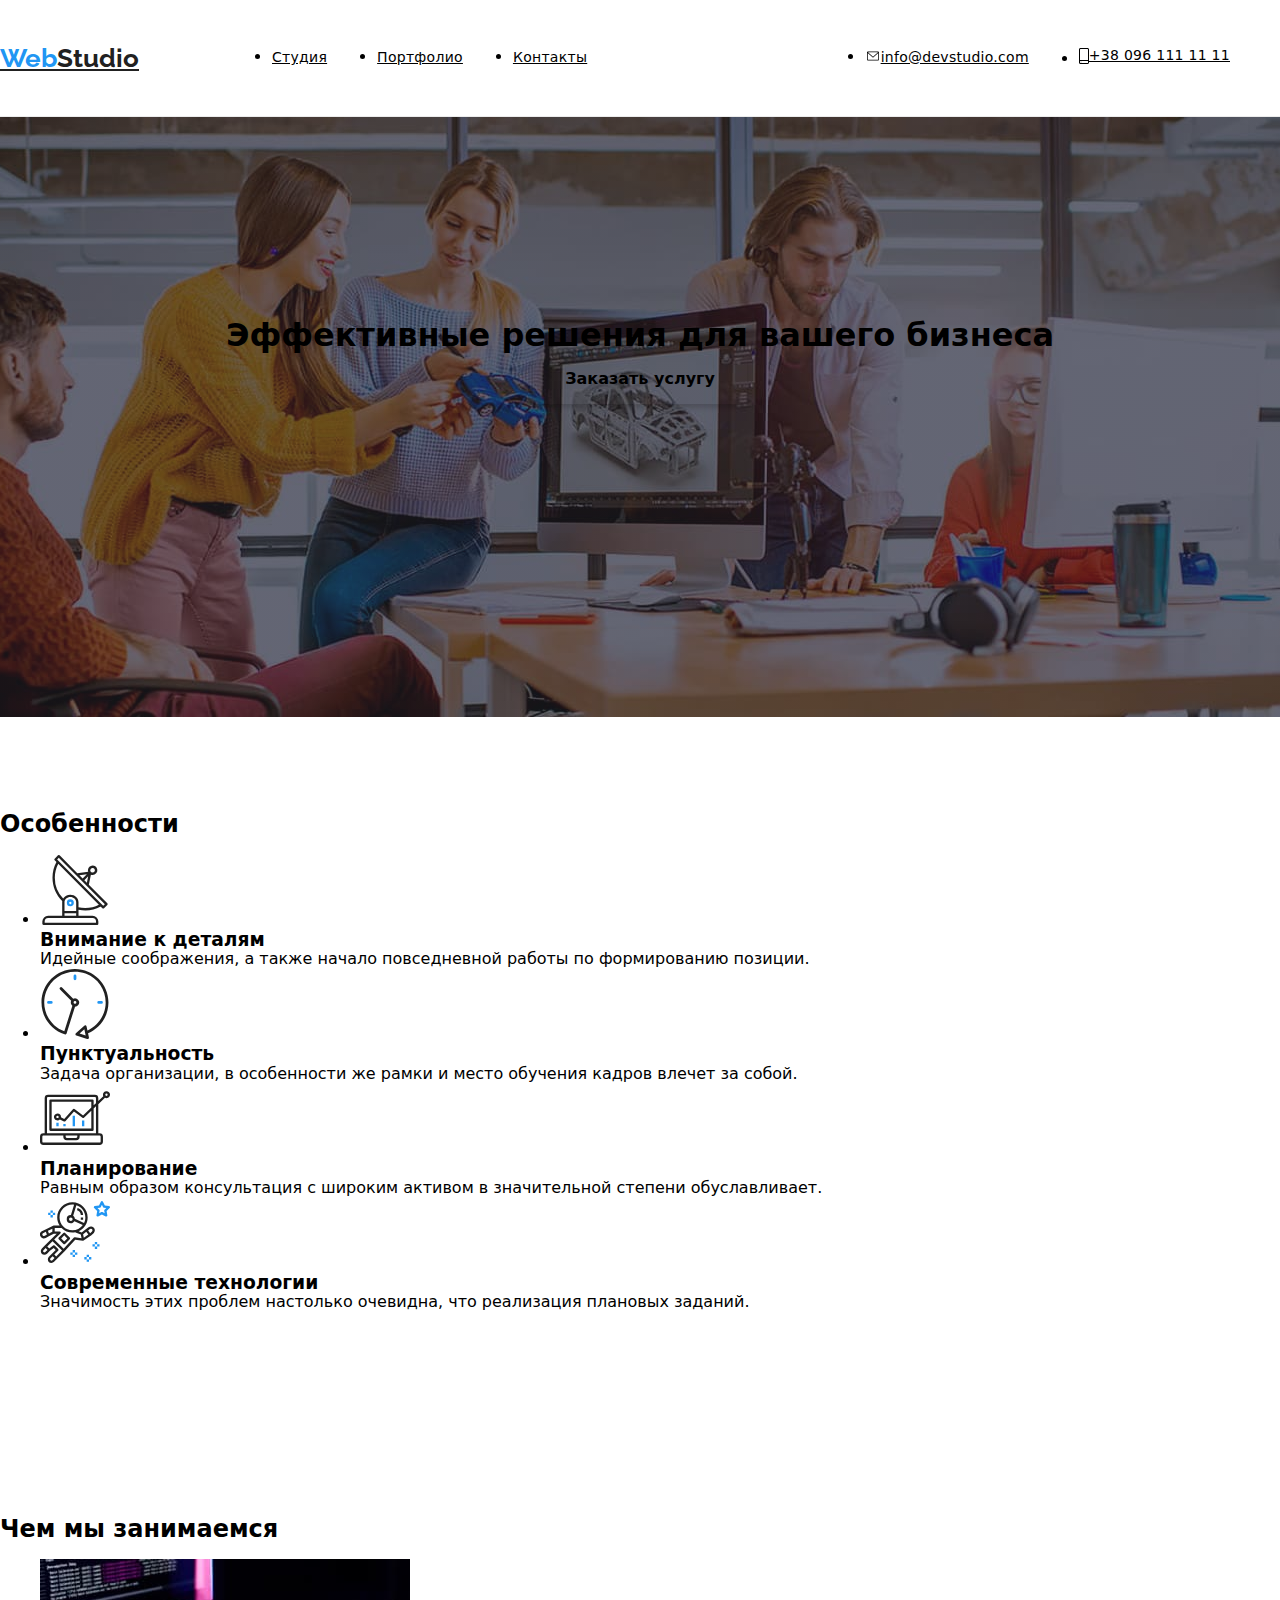
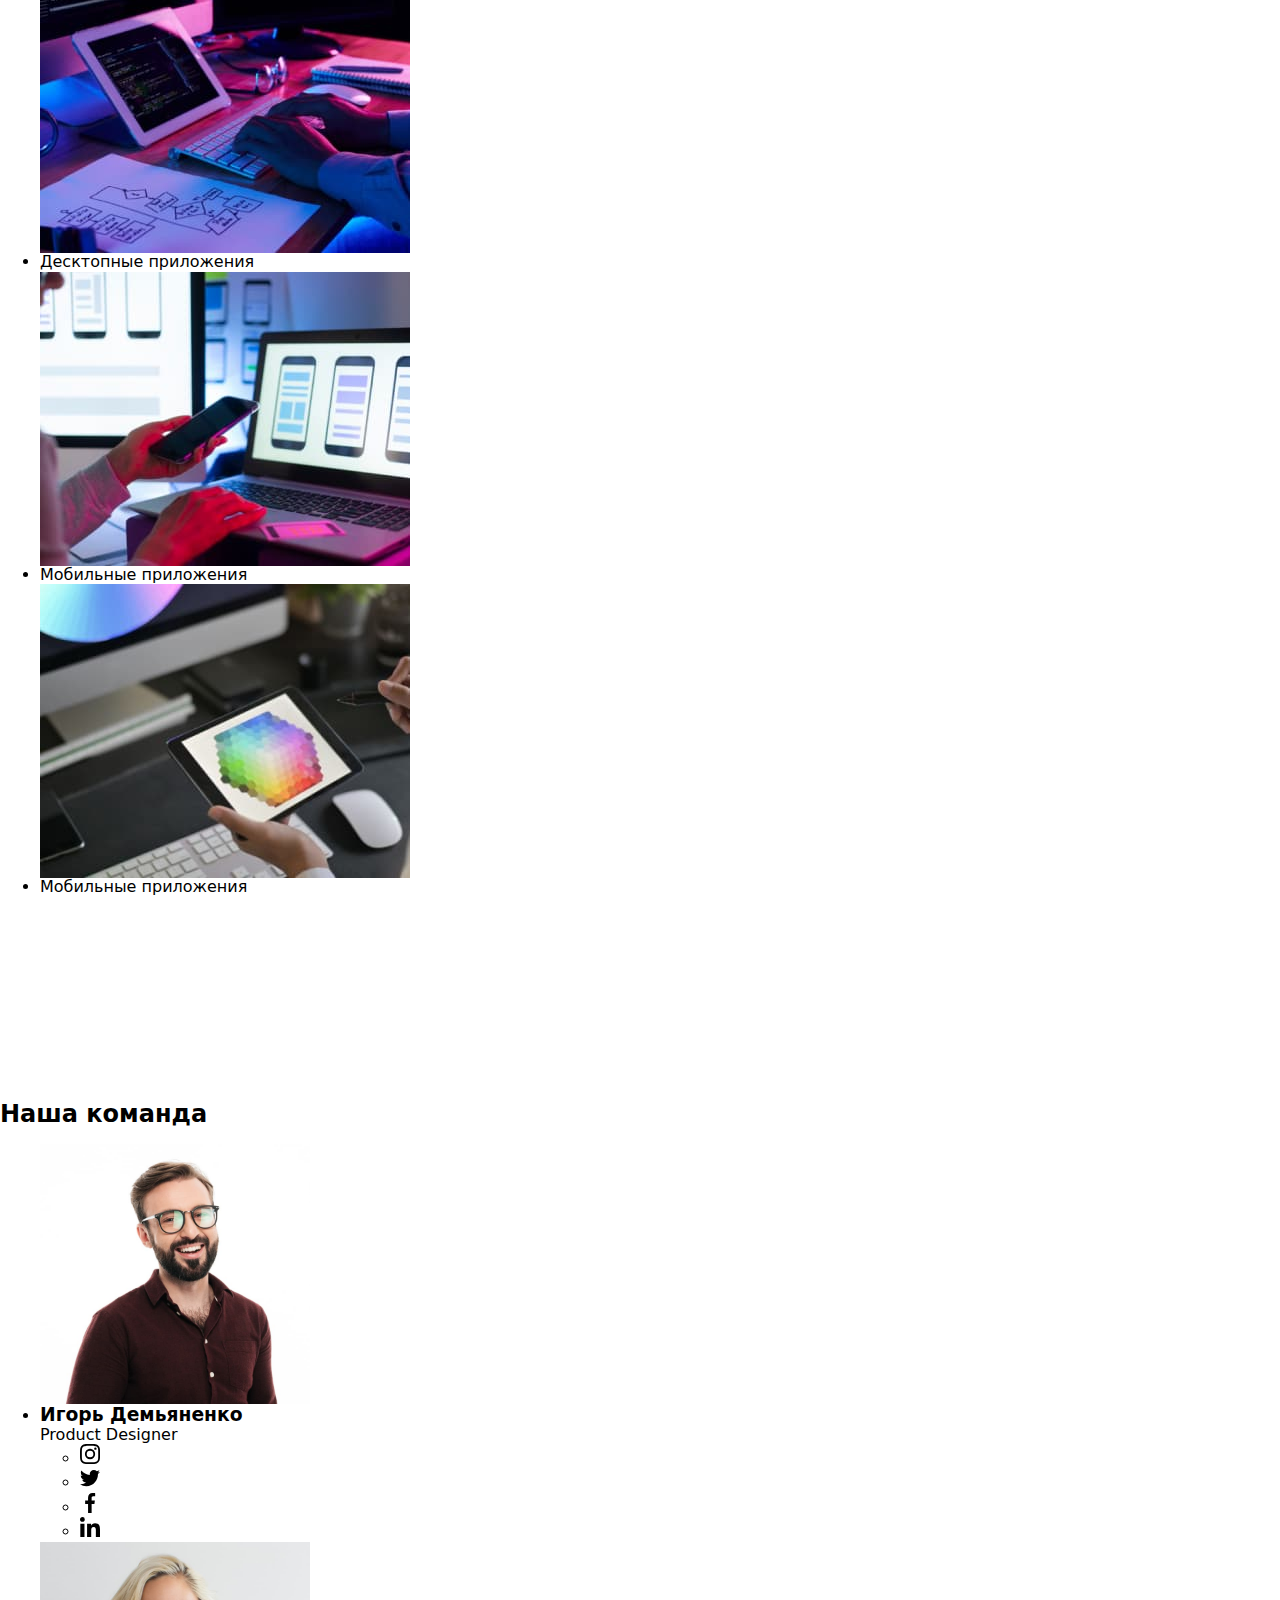
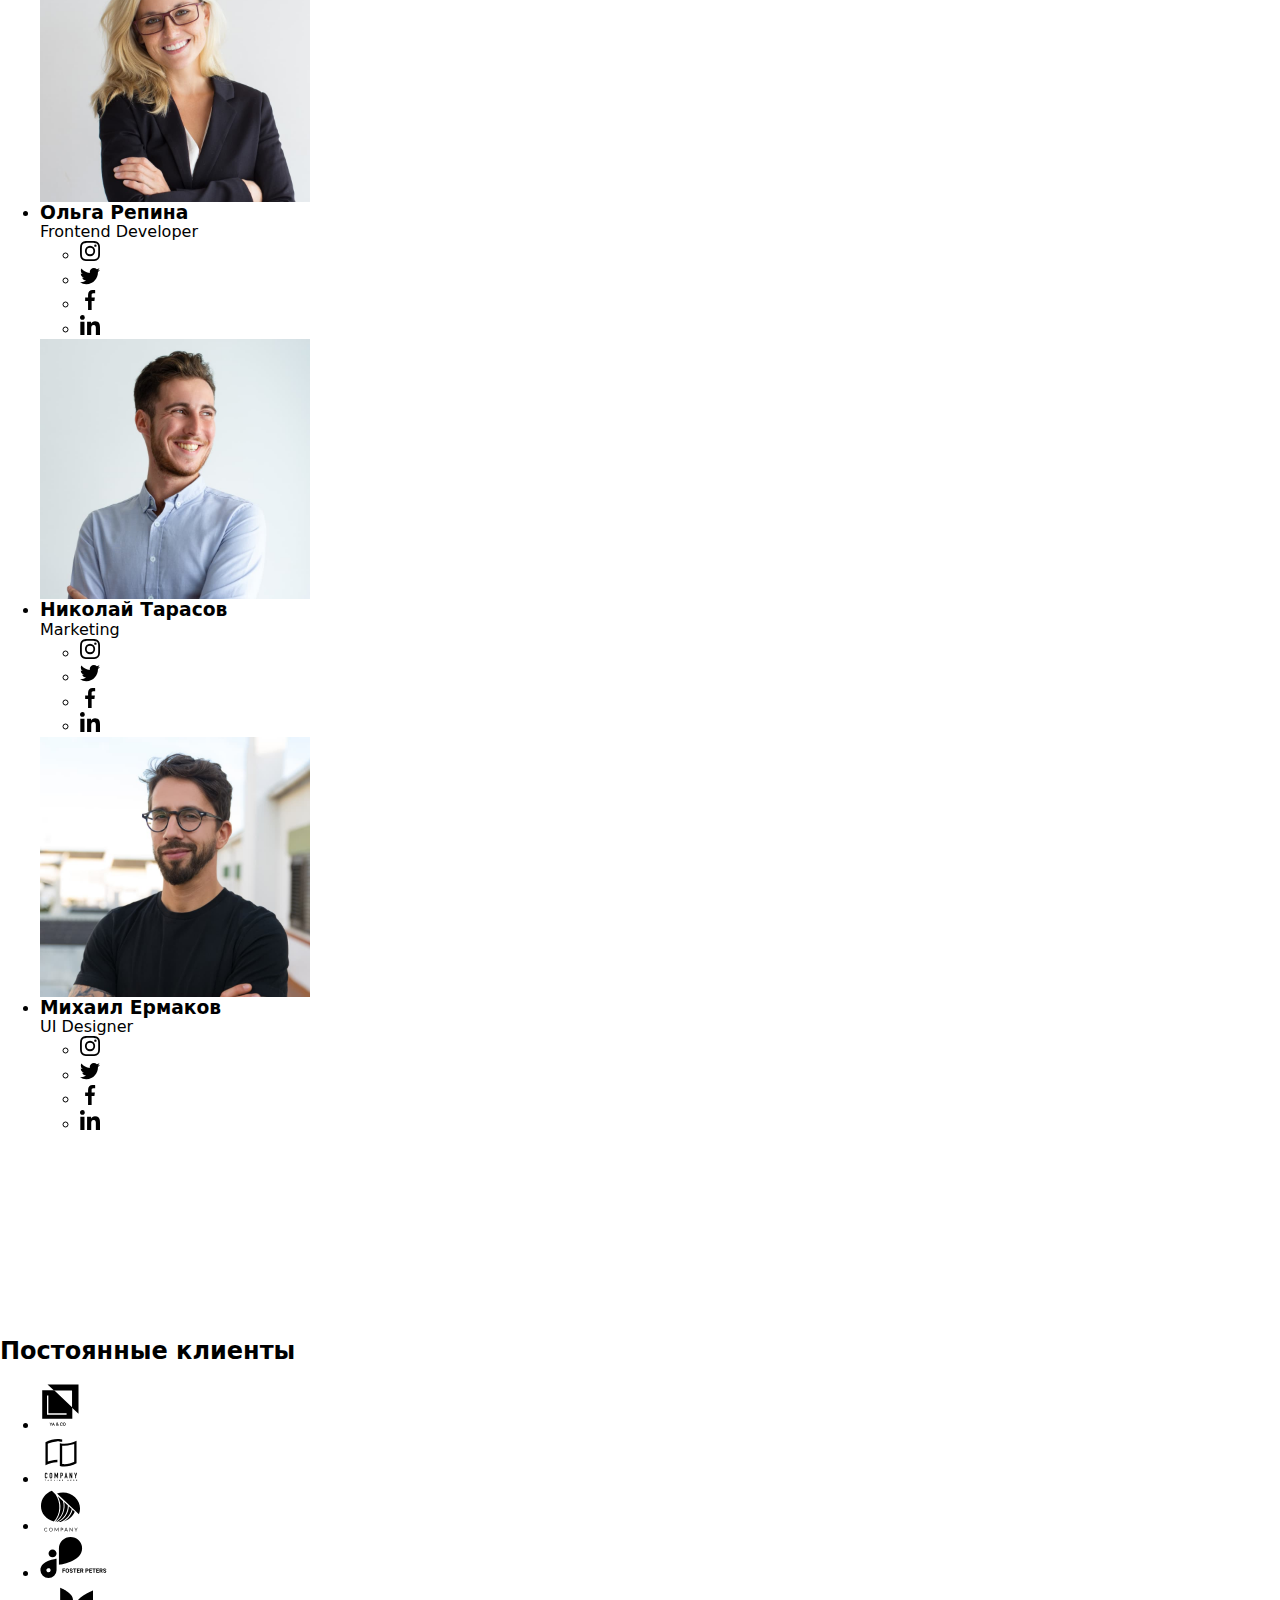
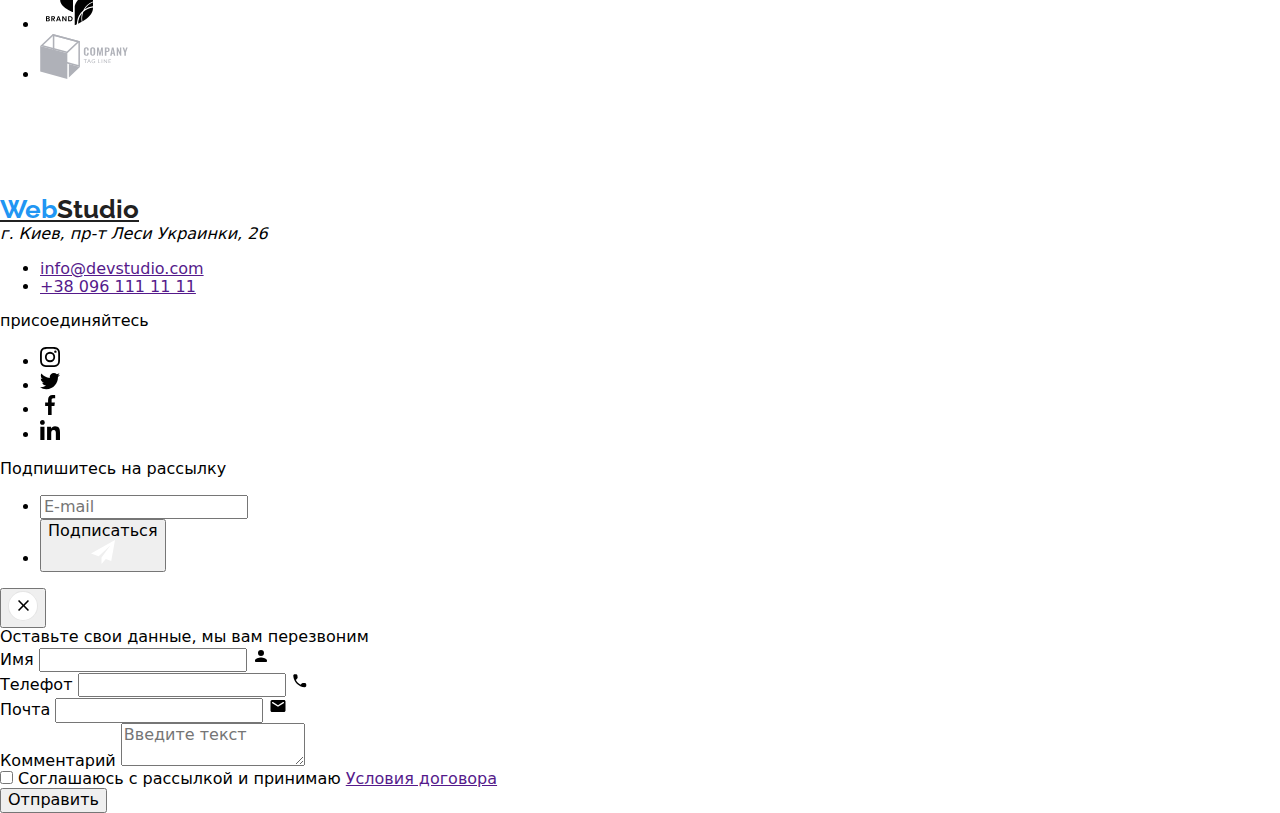
==== index.html @ 748ba510 "добавляет основные файлы" ====
<!DOCTYPE html>
<html lang="ru">
<head>
    <meta charset="UTF-8">
    <meta name="viewport" content="width=device-width, initial-scale=1.0">
    <title>Студия</title>
    <!-- <link rel="preconnect" href="https://fonts.gstatic.com">
    <link rel="preconnect" href="https://fonts.gstatic.com"> -->
    <link rel="stylesheet" href="https://cdnjs.cloudflare.com/ajax/libs/modern-normalize/1.0.0/modern-normalize.min.css" />
    <link href="https://fonts.googleapis.com/css2?family=Raleway:wght@700&family=Roboto:wght@400;500;700;900&display=swap" rel="stylesheet" />
    <link rel="stylesheet" href="./css/main.min.css" />
</head>
<body>
    <!-- Шапка сайта -->
    <header class="page-header">
        <!-- Навигация -->
        <div class="container header-container">
            <nav class="nav">
                <a href="./index.html" class="logo link" lang="en"><span class="logo-span">Web</span>Studio</a>
                <ul class="site-nav marker">
                    <li class="item"><a href="./index.html" class="link current">Студия</a></li>
                    <li class="item"><a href="./portfolio.html" class="link ">Портфолио</a></li>
                    <li class="item"><a href="" class="link">Контакты</a></li>
                </ul>
            </nav>
            <ul class="auth-nav marker">
                <li class="item"> 
                    <a href="mailto:info@devstudio.com" lang="en" class="link">
                        <div class="icon-container">     
                            <svg class="head-icon"  width="16" height="12">
                                <use href="./images/symbol-defs.svg#envelope"></use>                                               
                            </svg>
                        </div> 
                    info@devstudio.com</a>                    
                </li>
                <li class="item">                    
                        <a href="tel:+38 096 111 11 11" class="link">
                            <div class="icon-container">
                                <svg class="head-icon" width="10" height="16">
                                    <use href="./images/symbol-defs.svg#smartphone"></use>
                                </svg>
                            </div>
                        +38 096 111 11 11</a></li>                    
            </ul>
        </div>
    </header>
    <main>
        <!-- Баннер -->
        <section class="section hero">
            <div class="container">
                <h1 class="hero-title">Эффективные решения для вашего бизнеса</h1>
                <button data-modal-open class="button">Заказать услугу </button>
            </div>
        </section>
        <!-- Особенности работы -->
        <section class="section">
            <div class="container">
                <h2 class="section-title hiden">Особенности</h2>
                <ul class="features marker">
                    <li class="features-item icon-antenna">
                        <div class="icon-features">
                            <svg width="70" height="70">
                                <use href="./images/symbol-defs.svg#antenna"></use>
                            </svg>
                        </div>
                        <h3 class="features-title">Внимание к деталям</h3>
                        <p class="features-content">Идейные соображения, а также начало повседневной работы по формированию позиции.</p>
                    </li>
                    <li class="features-item icon-clock">
                        <div class="icon-features">
                            <svg width="70" height="70">
                                <use href="./images/symbol-defs.svg#clock"></use>
                            </svg>
                        </div>
                        <h3 class="features-title">Пунктуальность</h3>
                        <p class="features-content">Задача организации, в особенности же рамки и место обучения кадров влечет за собой.
                        </p>
                    </li>
                    <li class="features-item icon-diagram">
                        <div class="icon-features">
                            <svg width="70" height="70">
                                <use href="./images/symbol-defs.svg#diagram"></use>
                            </svg>
                        </div>
                        <h3 class="features-title">Планирование</h3>
                        <p class="features-content">Равным образом консультация с широким активом в значительной степени обуславливает.
                        </p>
                    </li>
                    <li class="features-item icon-astronaut">
                        <div class="icon-features">
                            <svg width="70" height="70">
                                <use href="./images/symbol-defs.svg#astronaut"></use>
                            </svg>
                        </div>
                        <h3 class="features-title">Современные технологии</h3>
                        <p class="features-content">Значимость этих проблем настолько очевидна, что реализация плановых заданий.</p>
                    </li>
                </ul>
            </div>
        </section>
        <!-- Примеры работы -->
        <section class="section section-patern">
            <div class="container">
                <h2 class="section-title">Чем мы занимаемся</h2>
                <ul class="pattern marker">
                    <li class="pattern-item">
                        <img src="./images/example1.jpg" alt="Изображение, работа инженера за планшетом" width="370" height="294">
                        <p class="pattern-labe">Десктопные приложения</p>
                    </li>
                    <li class="pattern-item">
                        <img src="./images/example2.jpg" alt="Изображение, работа за лептопом" width="370" height="294">
                        <p class="pattern-labe">Мобильные приложения</p>
                    </li>
                    <li class="pattern-item">
                        <img src="./images/example3.jpg" alt="Изображение, работа дизайнера" width="370" height="294">
                        <p class="pattern-labe">Мобильные приложения</p>
                    </li>
                </ul>
            </div>
        </section>
        <!-- Команда -->
        <section class="section team-style">
            <div class="container">
                <h2 class="section-title">Наша команда</h2>
                <ul class="team marker">
                    <li class="team-member">
                        <img src="./images/teammember1.jpg" alt="Изображение мужчины" width="270" height="260">
                        <h3 class="team-title">Игорь Демьяненко</h3>
                        <p class="team-content" lang="en">Product Designer</p>
                        <ul class="team-link marker">
                            <li>
                                <a href="" aria-label="Инстаграм" class=" social-link">                                  
                                    <svg class="team-icon" width="20" height="20">
                                        <use href="./images/symbol-defs.svg#instagram"></use>
                                    </svg>
                                </a>
                            </li>
                            <li>
                                <a href="" aria-label="Твиттер" class="social-link">
                                    <svg class="team-icon" width="20" height="20">
                                        <use href="./images/symbol-defs.svg#twitter"></use>
                                    </svg>                                    
                                </a>
                            </li>
                            <li>
                                <a href="" aria-label="Фейсбук"class="link social-link">
                                    <svg class="team-icon" width="20" height="20">
                                        <use href="./images/symbol-defs.svg#facebook"></use>
                                    </svg>
                                </a>
                            </li>
                            <li>
                                <a href="" aria-label="Линкедин"class="link social-link">                                    
                                    <svg class="team-icon" width="20" height="20">
                                        <use href="./images/symbol-defs.svg#linkedin"></use>
                                    </svg>
                                </a>
                            </li>
                        </ul>
                    </li>
                    <li class="team-member">
                        <img src="./images/teammember2.jpg" alt="Изображение женщины" width="270" height="260">
                        <h3 class="team-title">Ольга Репина</h3>
                        <p class="team-content" lang="en">Frontend Developer</p>
                        <ul class="team-link marker">
                            <li>
                                <a href="" aria-label="Инстаграм" class="link social-link">
                                    <svg class="team-icon" width="20" height="20">
                                        <use href="./images/symbol-defs.svg#instagram"></use>
                                    </svg>
                                </a>
                            </li>
                            <li>
                                <a href="" aria-label="Твиттер" class="link social-link">
                                    <svg class="team-icon" width="20" height="20">
                                        <use href="./images/symbol-defs.svg#twitter"></use>
                                    </svg>
                                </a>
                            </li>
                            <li>
                                <a href="" aria-label="Фейсбук" class="link social-link">
                                    <svg class="team-icon" width="20" height="20">
                                        <use href="./images/symbol-defs.svg#facebook"></use>
                                    </svg>
                                </a>
                            </li>
                            <li>
                                <a href="" aria-label="Линкедин" class="link social-link">
                                    <svg class="team-icon" width="20" height="20">
                                        <use href="./images/symbol-defs.svg#linkedin"></use>
                                    </svg>
                                </a>
                            </li>
                        </ul>
                    <li class="team-member">
                        <img src="./images/teammember3.jpg" alt="Изображение мужчины" width="270" height="260">
                        <h3 class="team-title">Николай Тарасов</h3>
                        <p class="team-content" lang="en">Marketing</p>
                        <ul class="team-link marker">
                            <li>
                                <a href="" aria-label="Инстаграм" class="link social-link">
                                    <svg class="team-icon" width="20" height="20">
                                        <use href="./images/symbol-defs.svg#instagram"></use>
                                    </svg>
                                </a>
                            </li>
                            <li>
                                <a href="" aria-label="Твиттер" class="link social-link">
                                    <svg class="team-icon" width="20" height="20">
                                        <use href="./images/symbol-defs.svg#twitter"></use>
                                    </svg>
                                </a>
                            </li>
                            <li>
                                <a href="" aria-label="Фейсбук" class="link social-link">
                                    <svg class="team-icon" width="20" height="20">
                                        <use href="./images/symbol-defs.svg#facebook"></use>
                                    </svg>
                                </a>
                            </li>
                            <li>
                                <a href="" aria-label="Линкедин" class="link social-link">
                                    <svg class="team-icon" width="20" height="20">
                                        <use href="./images/symbol-defs.svg#linkedin"></use>
                                    </svg>
                                </a>
                            </li>
                        </ul>
                    </li>
                    <li class="team-member">
                        <img src="./images/teammember4.jpg" alt="Изображение мужчины" width="270" height="260">
                        <h3 class="team-title">Михаил Ермаков</h3>
                        <p class="team-content" lang="en">UI Designer</p>
                        <ul class="team-link marker">
                            <li>
                                <a href="" aria-label="Инстаграм" class="link social-link">
                                    <svg class="team-icon" width="20" height="20">
                                        <use href="./images/symbol-defs.svg#instagram"></use>
                                    </svg>
                                </a>
                            </li>
                            <li>
                                <a href="" aria-label="Твиттер" class="link social-link">
                                    <svg class="team-icon" width="20" height="20">
                                        <use href="./images/symbol-defs.svg#twitter"></use>
                                    </svg>
                                </a>
                            </li>
                            <li>
                                <a href="" aria-label="Фейсбук" class="link social-link">
                                    <svg class="team-icon" width="20" height="20">
                                        <use href="./images/symbol-defs.svg#facebook"></use>
                                    </svg>
                                </a>
                            </li>
                            <li>
                                <a href="" aria-label="Линкедин" class="link social-link">
                                    <svg class="team-icon" width="20" height="20">
                                        <use href="./images/symbol-defs.svg#linkedin"></use>
                                    </svg>
                                </a>
                            </li>
                        </ul>
                    </li>
                </ul>
            </div>
        </section>    
        <section class="section">
            <div class="container">
                <h2 class="section-title">Постоянные клиенты</h2>
                <ul class="clients marker">
                    <li class="clients-item">
                        <a href="" class="company-link">
                            <svg class="button-icon" width="44.27" height="49.23">
                                <use href="./images/symbol-defs.svg#logo-1"></use>
                            </svg>
                         </a>
                    </li>
                    <li class="clients-item">
                        <a href="" aria-label="Линкедин" class="link company-link">
                            <svg class="team-icon" width="42" height="50">
                                <use href="./images/symbol-defs.svg#logo-2"></use>
                            </svg>
                        </a>    
                    </li>
                    <li class="clients-item">
                        <a href="" aria-label="Линкедин" class="link company-link">
                            <svg class="team-icon" width="41" height="42.6">
                                <use href="./images/symbol-defs.svg#logo-3"></use>
                            </svg>
                        </a>    
                    </li>
                    <li class="clients-item">
                        <a href="" aria-label="Линкедин" class="link company-link">
                            <svg class="team-icon" width="79.66" height="42.02">
                                <use href="./images/symbol-defs.svg#logo-4"></use>
                            </svg>
                        </a>    
                    </li>
                    <li class="clients-item">
                        <a href="" aria-label="Линкедин" class="link company-link">
                            <svg class="team-icon" width="59" height="47">
                                <use href="./images/symbol-defs.svg#logo-5"></use>
                            </svg>
                        </a>    
                    </li>
                    <li class="clients-item">
                        <a href="" aria-label="Линкедин" class="link company-link">
                            <svg class="team-icon" width="88.48" height="45.44">
                                <use href="./images/symbol-defs.svg#logo-6"></use>
                            </svg>
                        </a>    
                    </li>
                </ul>
            </div>

        </section>  
    </main>
    <!-- Футер -->
    <footer class="footer">
        <div class="container">
            <div class="footer-conteiner">
                <a href="./index.html" class="logo link" lang="en"><span class="logo-span">Web</span>Studio</a>
                <address class="address">
                    г. Киев, пр-т Леси Украинки, 26
                </address>
                <ul class="footer-nav marker">
                    <li><a href="" class="footer-nav link" lang="en">info@devstudio.com</a></li>
                    <li><a href="" class="footer-nav link">+38 096 111 11 11</a></li>
                </ul>
            </div>
            <div class="footer-conteiner">
                <p>присоединяйтесь</p>
                <ul class="footer-link marker">
                    <li>
                        <a href="" aria-label="Инстаграм" class="social-link">
                            <svg class="team-icon" width="20" height="20">
                                <use href="./images/symbol-defs.svg#instagram"></use>
                            </svg>
                        </a>
                    </li>
                    <li>
                        <a href="" aria-label="Твиттер" class="social-link">
                            <svg class="team-icon" width="20" height="20">
                                <use href="./images/symbol-defs.svg#twitter"></use>
                            </svg>
                        </a>
                    </li>
                    <li>
                        <a href="" aria-label="Фейсбук" class="social-link">
                            <svg class="team-icon" width="20" height="20">
                                <use href="./images/symbol-defs.svg#facebook"></use>
                            </svg>
                        </a>
                    </li>
                    <li>
                        <a href="" aria-label="Линкедин" class="social-link">
                            <svg class="team-icon" width="20" height="20">
                                <use href="./images/symbol-defs.svg#linkedin"></use>
                            </svg>
                        </a>
                    </li>
                </ul>
            </div>
            <div class="footer-conteiner">
                <p>Подпишитесь на рассылку</p>
                <ul class="footer-link marker">
                    <li>
                        <input class="footer-input" type="mail" name="mail" placeholder="E-mail" />
                           
                    </li>
                    <li>
                        <button ><p>Подписаться</p>
                            <svg width="24" height="24">
                                <use href="./images/symbol-defs.svg#icon-send"></use>
                            </svg>
                        </button>
                    </li>
                    
                </ul>
            </div>
        </div>
        
    </footer>
    <div class="backdrop is-hidden " data-modal>
        <div class="modal">
            <button class="modal-button" data-modal-close>
                <svg  width="30" height="30">
                    <use href="./images/symbol-defs.svg#close"></use>
                </svg>
            </button>
            <form class="js-speaker-form">
                <label class="form-label-title" for="">Оставьте свои данные, мы вам перезвоним</label>
                <div class="form-fild">
                    <label class="form-label" for="name">Имя                  
                        <input class="form-input" type="text" name="name" placeholder=" " />                    
                            <svg class="modal-icon" width="18" height="18">
                                <use href="./images/symbol-defs.svg#person"></use>
                            </svg>  
                    </label>                    
                </div>
                <div class="form-fild">
                    <label class="form-label" for="tel">Телефот    
                        <input class="form-input"  type="tel" name="tel" placeholder=" " />
                        <svg class="modal-icon" width="18" height="18">
                            <use href="./images/symbol-defs.svg#phone"></use>
                        </svg> 
                    </label>                    
                </div>
                <div class="form-fild">
                    <label class="form-label" for="mail">Почта
                        <input class="form-input"  type="mail" name="mail" placeholder=" " />
                        <svg class="modal-icon" width="18" height="18">
                            <use href="./images/symbol-defs.svg#email"></use>
                        </svg>   
                    </label>                 
                </div>
                <div class="form-fild">
                    <label class="form-label" for="comment"  />Комментарий
                        <textarea class="form-textarea" name="comment"  placeholder="Введите текст"></textarea>
                    </label>
                </div>
                <div class="form-fild ">                
                    <label class="form-label-agree">
                        <input class="checkbox"  type="checkbox" name="agreement" />
                        <span class="check-icon"> </span>
                        Соглашаюсь с рассылкой и принимаю  
                        <a href="" class="link"> Условия договора</a>
                    </label>
                    
                </div>
                <div class="form-fild">
                    <button type="submit">Отправить</button>
                </div>
            </form>
            
            
        </div>
    </div>
    <script src="./js/modal.js"></script>
    <script src="./js/js-speaker-form.js"></script>
    <!-- <script>
        (() => {
            document
                .querySelector('.js-speaker-form')
                .addEventListener('submit', e => {
                    e.preventDefault();
                    new FormData(e.currentTarget).forEach((value, name) =>
                        console.log(`${name}: ${value}`),
                    );
                });
        })();
    </script> -->
</body>
</html>
---- css/main.min.css ----
body,h1,h2,h3,h4,p,a{margin:0}img{display:block;max-width:100%;height:auto}:active,:hover,:focus{outline:0;outline-offset:0}#svg-sprite{display:none}.nav,.site-nav,.auth-nav,.header-container{display:-webkit-box;display:-ms-flexbox;display:flex;-webkit-box-pack:justify;-ms-flex-pack:justify;justify-content:space-between;-webkit-box-align:center;-ms-flex-align:center;align-items:center}.page-header{border-bottom:1px solid #ececec}.site-nav .link,.auth-nav .link{color:var(--title-text-color);font-weight:500;font-size:14px;line-height:1.14;letter-spacing:0.02em;margin-right:50px;padding-top:32px;padding-bottom:32px;display:-webkit-box;display:-ms-flexbox;display:flex;-webkit-transition:fill 250ms var(--time-function),color 250ms var(--time-function);transition:fill 250ms var(--time-function),color 250ms var(--time-function)}.section{padding-top:94px;padding-bottom:94px}.section .title{color:var(--title-text-color);font-weight:700;font-size:36px;line-height:1.17;text-align:center;margin-top:0;margin-bottom:50px}.logo{display:inline-block;color:#212121;font-family:Raleway;font-weight:700;font-size:26px;line-height:1.19;margin-right:93px}.logo-span{color:#2196f3}.hero{max-width:1600px;height:600px;padding-top:200px;padding-bottom:200px;margin-right:auto;margin-left:auto;background-image:-webkit-gradient(linear, left top, right top, from(rgba(47,48,58,0.4)), to(rgba(47,48,58,0.4))),url(../images/hero-img-bg.jpg);background-image:linear-gradient(to right, rgba(47,48,58,0.4), rgba(47,48,58,0.4)),url(../images/hero-img-bg.jpg);background-repeat:no-repeat;background-position:center;background-size:cover;text-align:center;background-color:rgba(47,48,58,0.4)}.hero .title{color:var(--white-color);font-family:roboto;font-weight:900;font-size:44px;line-height:1.36;letter-spacing:0.06em;text-align:center;text-transform:uppercase;max-width:700px;margin-top:0;margin:0 auto 40px;display:block}.hero .button{color:var(--white-color);background-color:var(--accent-color);font-family:inherit;font-weight:700;font-size:16px;line-height:1.9;text-align:center;-webkit-box-shadow:0px 4px 4px rgba(0,0,0,0.15);box-shadow:0px 4px 4px rgba(0,0,0,0.15);padding:10px 32px;min-width:200px;height:50px;border-radius:4px;margin:0 auto;border:none;cursor:pointer}
/*# sourceMappingURL=main.min.css.map */
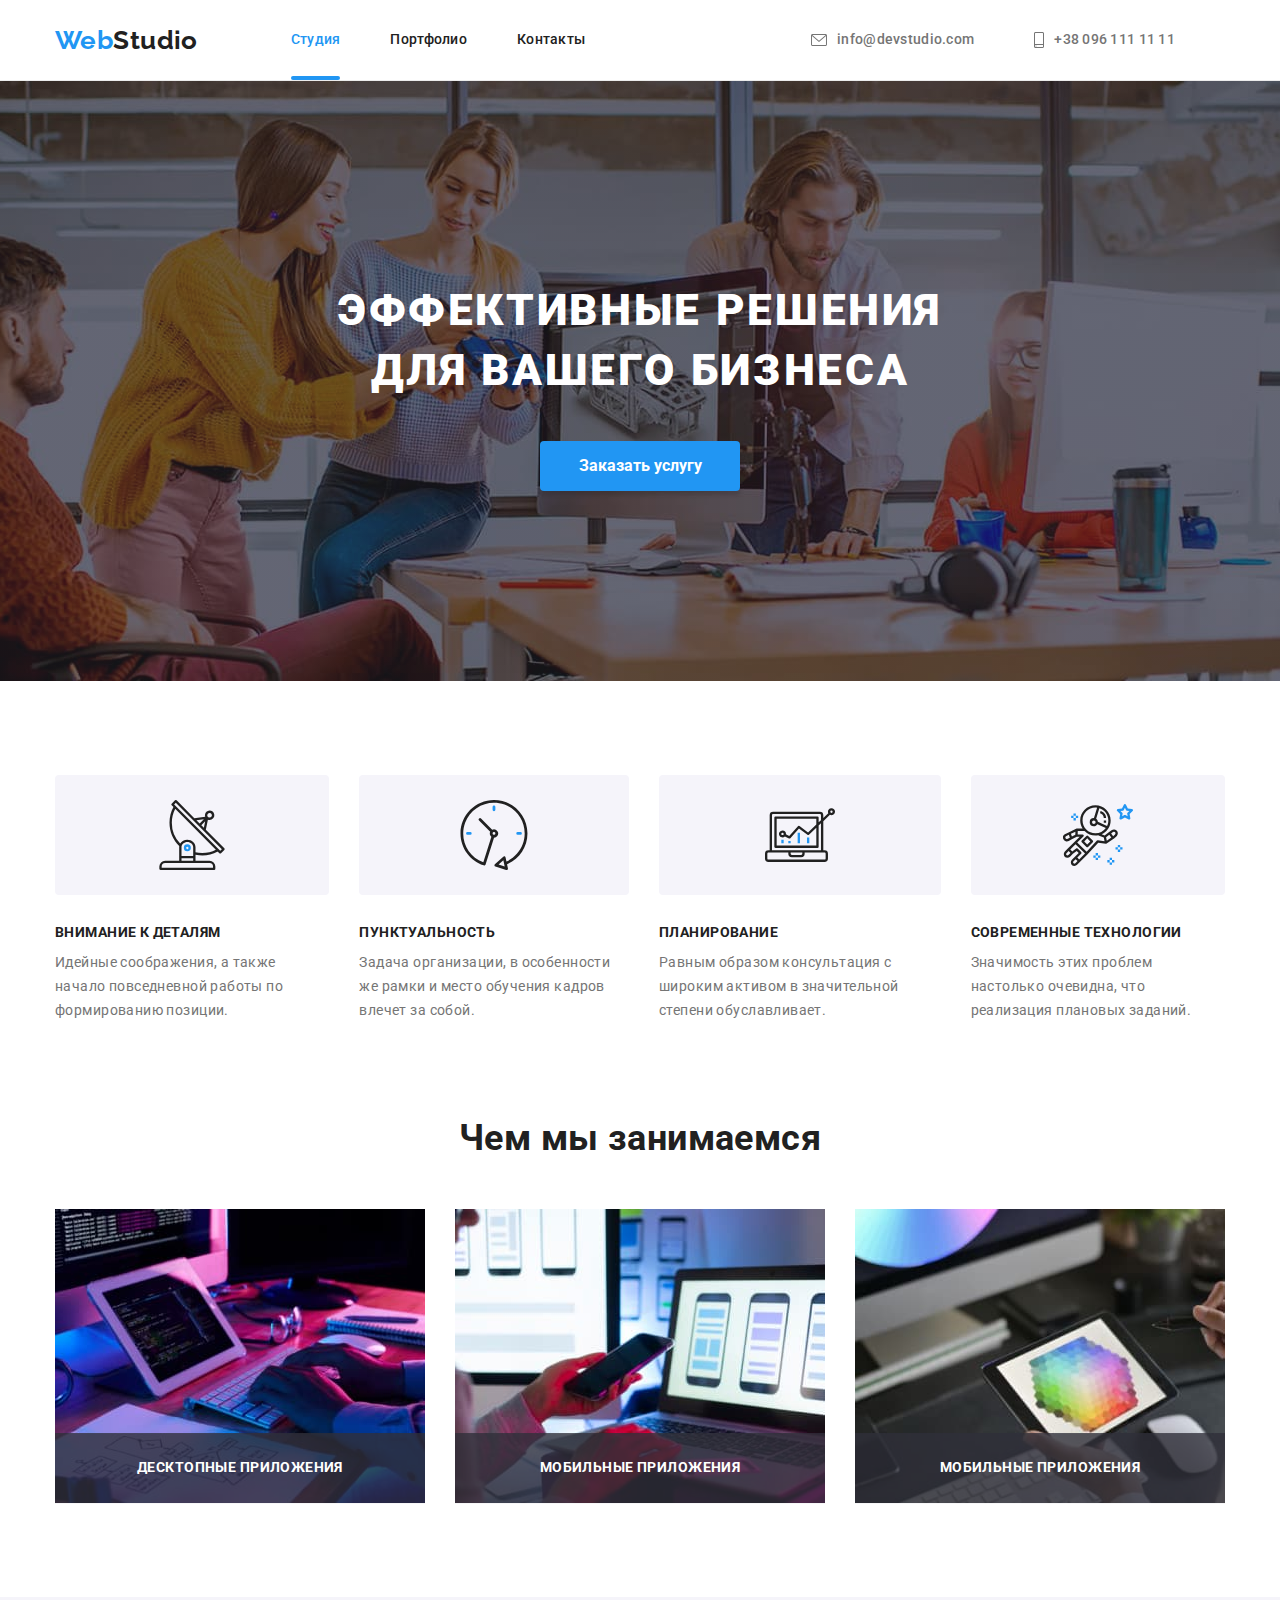
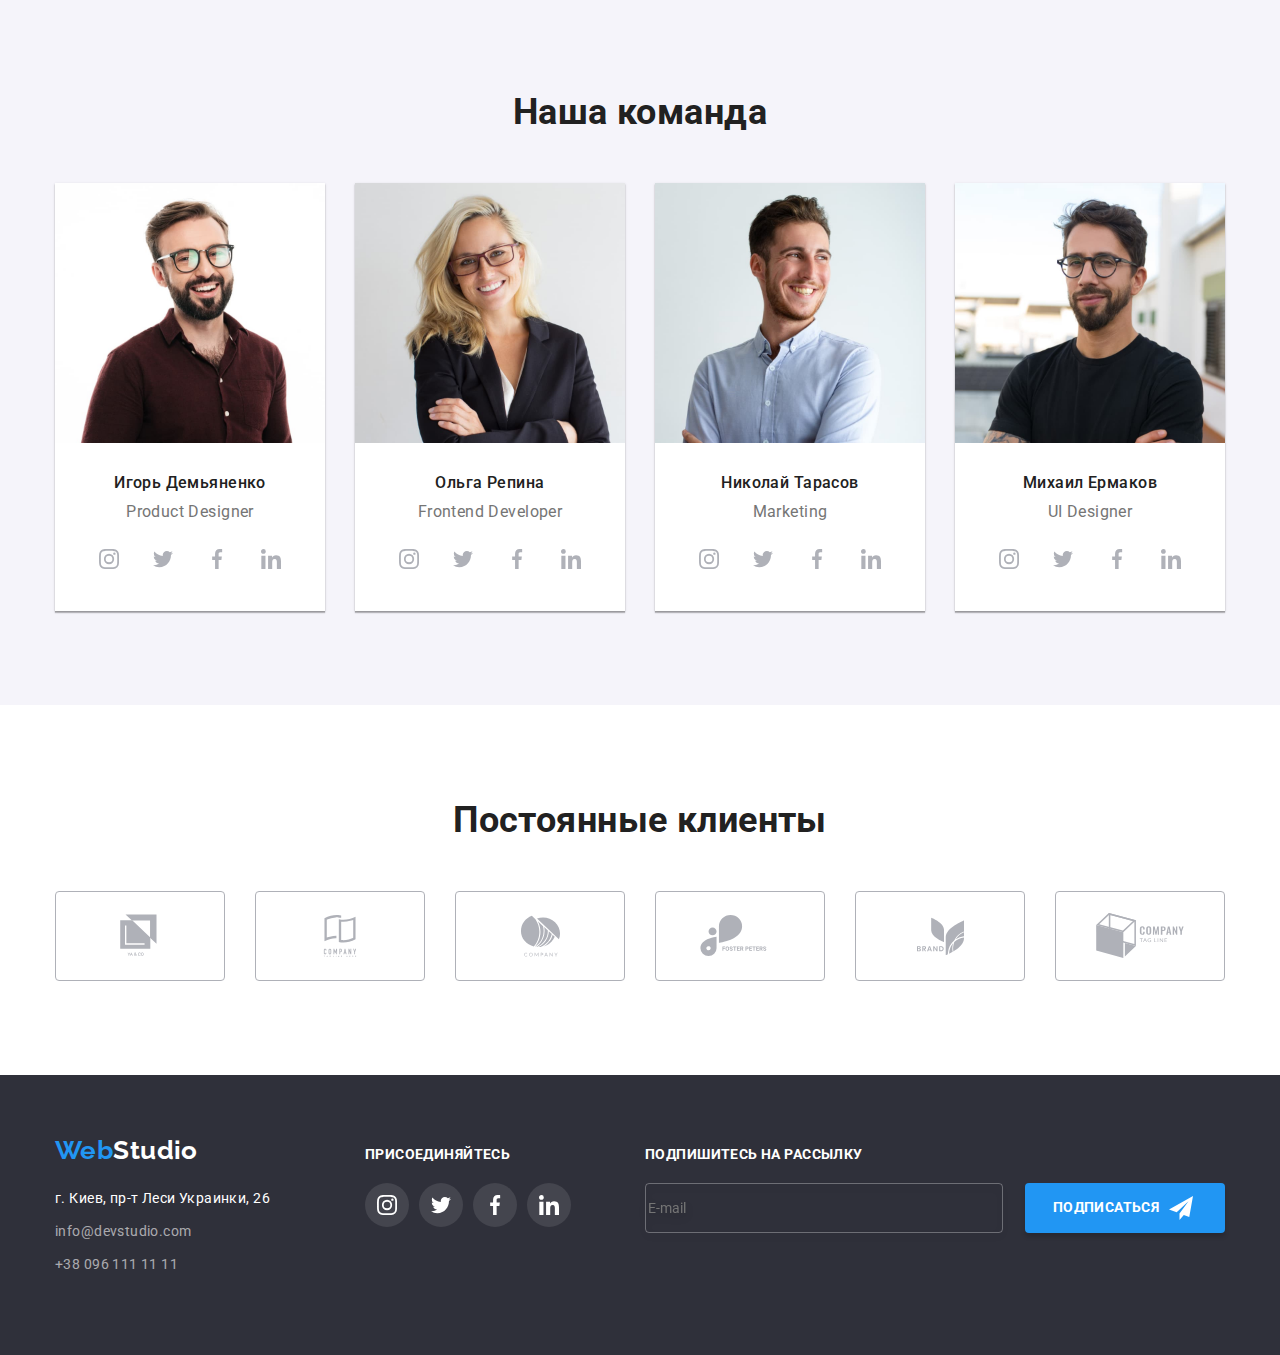
==== commit 0a40dc37: "Добавляет SASS" ====
--- a/index.html
+++ b/index.html
@@ -8,7 +8,9 @@
     <link rel="preconnect" href="https://fonts.gstatic.com"> -->
     <link rel="stylesheet" href="https://cdnjs.cloudflare.com/ajax/libs/modern-normalize/1.0.0/modern-normalize.min.css" />
     <link href="https://fonts.googleapis.com/css2?family=Raleway:wght@700&family=Roboto:wght@400;500;700;900&display=swap" rel="stylesheet" />
+    <!-- <link rel="stylesheet" href="./css/styles.css"> -->
     <link rel="stylesheet" href="./css/main.min.css" />
+    
 </head>
 <body>
     <!-- Шапка сайта -->
@@ -46,7 +48,7 @@
     </header>
     <main>
         <!-- Баннер -->
-        <section class="section hero">
+        <section class=" hero">
             <div class="container">
                 <h1 class="hero-title">Эффективные решения для вашего бизнеса</h1>
                 <button data-modal-open class="button">Заказать услугу </button>
--- a/css/main.min.css
+++ b/css/main.min.css
@@ -1,2 +1,2 @@
-body,h1,h2,h3,h4,p,a{margin:0}img{display:block;max-width:100%;height:auto}:active,:hover,:focus{outline:0;outline-offset:0}#svg-sprite{display:none}.nav,.site-nav,.auth-nav,.header-container{display:-webkit-box;display:-ms-flexbox;display:flex;-webkit-box-pack:justify;-ms-flex-pack:justify;justify-content:space-between;-webkit-box-align:center;-ms-flex-align:center;align-items:center}.page-header{border-bottom:1px solid #ececec}.site-nav .link,.auth-nav .link{color:var(--title-text-color);font-weight:500;font-size:14px;line-height:1.14;letter-spacing:0.02em;margin-right:50px;padding-top:32px;padding-bottom:32px;display:-webkit-box;display:-ms-flexbox;display:flex;-webkit-transition:fill 250ms var(--time-function),color 250ms var(--time-function);transition:fill 250ms var(--time-function),color 250ms var(--time-function)}.section{padding-top:94px;padding-bottom:94px}.section .title{color:var(--title-text-color);font-weight:700;font-size:36px;line-height:1.17;text-align:center;margin-top:0;margin-bottom:50px}.logo{display:inline-block;color:#212121;font-family:Raleway;font-weight:700;font-size:26px;line-height:1.19;margin-right:93px}.logo-span{color:#2196f3}.hero{max-width:1600px;height:600px;padding-top:200px;padding-bottom:200px;margin-right:auto;margin-left:auto;background-image:-webkit-gradient(linear, left top, right top, from(rgba(47,48,58,0.4)), to(rgba(47,48,58,0.4))),url(../images/hero-img-bg.jpg);background-image:linear-gradient(to right, rgba(47,48,58,0.4), rgba(47,48,58,0.4)),url(../images/hero-img-bg.jpg);background-repeat:no-repeat;background-position:center;background-size:cover;text-align:center;background-color:rgba(47,48,58,0.4)}.hero .title{color:var(--white-color);font-family:roboto;font-weight:900;font-size:44px;line-height:1.36;letter-spacing:0.06em;text-align:center;text-transform:uppercase;max-width:700px;margin-top:0;margin:0 auto 40px;display:block}.hero .button{color:var(--white-color);background-color:var(--accent-color);font-family:inherit;font-weight:700;font-size:16px;line-height:1.9;text-align:center;-webkit-box-shadow:0px 4px 4px rgba(0,0,0,0.15);box-shadow:0px 4px 4px rgba(0,0,0,0.15);padding:10px 32px;min-width:200px;height:50px;border-radius:4px;margin:0 auto;border:none;cursor:pointer}
+body{background-color:var(--pfge-background-color);color:var(--primary-text-color);font-family:Roboto, sans-serif;font-weight:400;font-size:14px;line-height:1.71;letter-spacing:0.03em;min-height:100vh}.container{width:1200px;padding-left:15px;padding-right:15px;margin-left:auto;margin-right:auto;margin:0 auto}.hiden{-webkit-clip-path:inset(100%);clip-path:inset(100%);clip:rect(1px 1px 1px 1px);clip:rect(1px, 1px, 1px, 1px);height:1px;overflow:hidden;position:absolute;white-space:nowrap;width:1px}body,h1,h2,h3,h4,p,a{margin:0}img{display:block;max-width:100%;height:auto}:active,:hover,:focus{outline:0;outline-offset:0}#svg-sprite{display:none}.link{text-decoration:none}.marker{list-style:none;padding:0;margin:0}.nav,.site-nav,.auth-nav,.header-container{display:-webkit-box;display:-ms-flexbox;display:flex;-webkit-box-pack:justify;-ms-flex-pack:justify;justify-content:space-between;-webkit-box-align:center;-ms-flex-align:center;align-items:center}.page-header{border-bottom:1px solid #ececec}.site-nav .link,.auth-nav .link{color:#212121;font-weight:500;font-size:14px;line-height:1.14;letter-spacing:0.02em;margin-right:50px;padding-top:32px;padding-bottom:32px;display:-webkit-box;display:-ms-flexbox;display:flex;-webkit-transition:fill 250ms cubic-bezier(0.4, 0, 0.2, 1),color 250ms cubic-bezier(0.4, 0, 0.2, 1);transition:fill 250ms cubic-bezier(0.4, 0, 0.2, 1),color 250ms cubic-bezier(0.4, 0, 0.2, 1)}.site-nav .link:not(:last-child){margin-right:50px}.auth-nav .link{color:#757575;margin-left:10px;fill:#757575}.auth-nav .link:hover{color:#2196f3;fill:#2196f3}.auth-nav .link:focus{color:#2196f3;fill:#2196f3}.icon-container{display:-webkit-box;display:-ms-flexbox;display:flex;margin-right:10px}.head-icon{height:100%;background-size:contain}.site-nav .link.current{position:relative;color:#2196f3}.site-nav .link.current::after{content:'';position:absolute;left:0;bottom:0;display:block;width:100%;height:4px;background-color:#2196f3;border-radius:2px}.site-nav .link:hover{color:#2196f3;fill:#2196f3}.site-nav .link:focus{color:#2196f3;fill:#2196f3}.logo{display:inline-block;color:#212121;font-family:Raleway;font-weight:700;font-size:26px;line-height:1.19;margin-right:93px}.logo-span{color:#2196f3}.hero{max-width:1600px;height:600px;padding-top:200px;padding-bottom:200px;margin-right:auto;margin-left:auto;background-image:-webkit-gradient(linear, left top, right top, from(rgba(47,48,58,0.4)), to(rgba(47,48,58,0.4))),url(../images/hero-img-bg.jpg);background-image:linear-gradient(to right, rgba(47,48,58,0.4), rgba(47,48,58,0.4)),url(../images/hero-img-bg.jpg);background-repeat:no-repeat;background-position:center;background-size:cover;text-align:center}.hero-title{font-family:roboto;color:#fff;font-family:roboto;font-weight:900;font-size:44px;line-height:1.36;letter-spacing:0.06em;text-align:center;text-transform:uppercase;max-width:700px;margin-top:0;margin:0 auto 40px;display:block}.button{color:#fff;background-color:#2196f3;font-family:inherit;font-weight:700;font-size:16px;line-height:1.9;text-align:center;-webkit-box-shadow:0px 4px 4px rgba(0,0,0,0.15);box-shadow:0px 4px 4px rgba(0,0,0,0.15);padding:10px 32px;min-width:200px;height:50px;border-radius:4px;margin:0 auto;border:none;cursor:pointer}.section{padding-top:94px;padding-bottom:94px}.section-title{color:#212121;font-weight:700;font-size:36px;line-height:1.17;text-align:center;margin-top:0;margin-bottom:50px}.features{display:-webkit-box;display:-ms-flexbox;display:flex}.features-item:not(:last-child){margin-right:30px;display:inline-block}.features-title{color:#212121;font-weight:700;font-size:14px;line-height:1.14;text-transform:uppercase;margin-top:0;margin-bottom:10px}.features-content{display:-webkit-box;display:-ms-flexbox;display:flex;color:#757575;margin-top:0;margin-bottom:0}.icon-features{display:-webkit-box;display:-ms-flexbox;display:flex;-webkit-box-align:center;-ms-flex-align:center;align-items:center;-webkit-box-pack:center;-ms-flex-pack:center;justify-content:center;border-radius:4px;margin-bottom:30px;height:120px;fill:#757575;background-color:#f5f4fa}.pattern{display:-webkit-box;display:-ms-flexbox;display:flex;-webkit-box-pack:justify;-ms-flex-pack:justify;justify-content:space-between}.pattern-title{color:#212121;font-weight:700;font-size:36px;line-height:1.17;text-align:center;margin-top:0;margin-bottom:50px}.pattern-item{display:block;position:relative}.pattern-patern{padding-top:0}.pattern-item>.pattern-labe{position:absolute;margin:0;padding:27px;font-weight:700;line-height:1.14em;background-color:rgba(47,48,58,0.8);color:#fff;-webkit-transform:translate(0, -100%);transform:translate(0, -100%);width:100%;text-align:center;text-transform:uppercase}.section-patern{padding-top:0}.team{display:-webkit-box;display:-ms-flexbox;display:flex}.team-title{color:#212121;font-weight:500;font-size:16px;line-height:1.19;margin-top:30px;margin-bottom:10px;text-align:center}.team-content{color:#757575;font-weight:400;font-size:16px;line-height:1.19;margin-top:0;margin-bottom:0;padding-bottom:16px;text-align:center;background:#fff;border-bottom:4px}.team-style{background-color:#f5f4fa}.team-member{background-color:#fff;-webkit-box-shadow:0px 1px 3px rgba(0,0,0,0.12),0px 1px 1px rgba(0,0,0,0.14),0px 2px 1px rgba(0,0,0,0.2);box-shadow:0px 1px 3px rgba(0,0,0,0.12),0px 1px 1px rgba(0,0,0,0.14),0px 2px 1px rgba(0,0,0,0.2)}.team-member:not(:last-child){margin-right:30px}.team .team-link{display:-webkit-box;display:-ms-flexbox;display:flex;padding-bottom:30px;padding-right:32px;padding-left:32px;-webkit-box-pack:space-evenly;-ms-flex-pack:space-evenly;justify-content:space-evenly}.team .social-link{-webkit-box-align:center;-ms-flex-align:center;align-items:center;cursor:pointer;display:-webkit-box;display:-ms-flexbox;display:flex;width:44px;height:44px;overflow:hidden;border-radius:50%;-webkit-box-pack:center;-ms-flex-pack:center;justify-content:center;fill:#afb1b8;-webkit-transition:fill 250ms cubic-bezier(0.4, 0, 0.2, 1),background-color 250ms cubic-bezier(0.4, 0, 0.2, 1);transition:fill 250ms cubic-bezier(0.4, 0, 0.2, 1),background-color 250ms cubic-bezier(0.4, 0, 0.2, 1)}.team .social-link:hover,.team .social-link:focus{background-color:#2196f3;fill:#fff}.team .team-link li:not(:first-child){margin-left:10px}.clients{-webkit-box-align:center;-ms-flex-align:center;align-items:center;cursor:pointer;display:-webkit-box;display:-ms-flexbox;display:flex}.company-link{-webkit-box-align:center;-ms-flex-align:center;align-items:center;-webkit-box-pack:center;-ms-flex-pack:center;justify-content:center;cursor:pointer;display:-webkit-box;display:-ms-flexbox;display:flex;width:170px;height:90px;border:1px solid #afb1b8;border-radius:4px;fill:#afb1b8;-webkit-transition:fill 250ms cubic-bezier(0.4, 0, 0.2, 1),border 250ms cubic-bezier(0.4, 0, 0.2, 1);transition:fill 250ms cubic-bezier(0.4, 0, 0.2, 1),border 250ms cubic-bezier(0.4, 0, 0.2, 1)}.company-link:hover,.company-link:focus{fill:#2196f3;border:1px solid #2196f3}.clients-item:not(:first-child){margin-left:30px}.footer{background-color:#2f303a;padding-top:60px;padding-bottom:60px;display:-webkit-box;display:-ms-flexbox;display:flex;-webkit-box-align:baseline;-ms-flex-align:baseline;align-items:baseline}.footer .logo{color:#fff}.footer-nav{display:block;color:rgba(255,255,255,0.6);padding-bottom:9px}.address{color:#fff;font-style:normal;padding-top:20px;margin-bottom:9px}.footer .container{display:-webkit-box;display:-ms-flexbox;display:flex;-webkit-box-align:baseline;-ms-flex-align:baseline;align-items:baseline;-webkit-box-pack:justify;-ms-flex-pack:justify;justify-content:space-between}.footer-conteiner:last-child{margin-right:0}.footer-link button{width:200px;height:50px;font-weight:700;font-size:16px;line-height:1.87em;-webkit-box-align:center;-ms-flex-align:center;align-items:center;text-align:center;letter-spacing:0.06em;background-color:#2196f3;color:#fff;-webkit-box-shadow:0px 4px 4px rgba(0,0,0,0.15);box-shadow:0px 4px 4px rgba(0,0,0,0.15);border-radius:4px;border:none;position:relative;left:50%;-webkit-transform:translate(-50%);transform:translate(-50%);cursor:pointer}.footer .container P{font-family:Roboto;font-style:normal;font-weight:bold;font-size:14px;line-height:1.14;letter-spacing:0.03em;text-transform:uppercase;color:#fff}.footer-link{display:-webkit-box;display:-ms-flexbox;display:flex;margin-top:20px}.footer .social-link{fill:#fff;background:rgba(255,255,255,0.1);-webkit-transition:background-color 250ms cubic-bezier(0.4, 0, 0.2, 1);transition:background-color 250ms cubic-bezier(0.4, 0, 0.2, 1)}.social-link{-webkit-box-align:center;-ms-flex-align:center;align-items:center;cursor:pointer;display:-webkit-box;display:-ms-flexbox;display:flex;width:44px;height:44px;overflow:hidden;border-radius:50%;-webkit-box-pack:center;-ms-flex-pack:center;justify-content:center;fill:#afb1b8;-webkit-transition:fill 250ms cubic-bezier(0.4, 0, 0.2, 1),background-color 250ms cubic-bezier(0.4, 0, 0.2, 1);transition:fill 250ms cubic-bezier(0.4, 0, 0.2, 1),background-color 250ms cubic-bezier(0.4, 0, 0.2, 1)}.social-link:hover,.social-link:focus{background-color:#2196f3;fill:#fff}.footer-link li:not(:first-child){margin-left:10px}.footer-link .social-link:hover,.footer-link .social-link:focus{background-color:#2196f3}.footer-link button{display:-webkit-box;display:-ms-flexbox;display:flex;padding-right:10px;-webkit-box-pack:center;-ms-flex-pack:center;justify-content:center}.footer-link p{margin-right:10px}.footer-input{width:358px;height:50px;border:1px solid rgba(255,255,255,0.3);-webkit-filter:drop-shadow(0px 4px 4px rgba(0,0,0,0.15));filter:drop-shadow(0px 4px 4px rgba(0,0,0,0.15));border-radius:4px;color:rgba(255,255,255,0.6);background-color:inherit;margin-right:12px}.backdrop{position:fixed;top:0;left:0;width:100%;height:100%;background-color:rgba(0,0,0,0.2);-webkit-transition:-webkit-transform 250ms cubic-bezier(0.4, 0, 0.2, 1);transition:-webkit-transform 250ms cubic-bezier(0.4, 0, 0.2, 1);transition:transform 250ms cubic-bezier(0.4, 0, 0.2, 1);transition:transform 250ms cubic-bezier(0.4, 0, 0.2, 1), -webkit-transform 250ms cubic-bezier(0.4, 0, 0.2, 1)}.backdrop.is-hidden{-webkit-transform:scale(0);transform:scale(0);pointer-events:none}.modal{position:absolute;top:50%;left:50%;-webkit-transform:translate(-50%, -50%);transform:translate(-50%, -50%);width:528px;height:581px;padding:40px;background-color:#fff;-webkit-box-shadow:0px 1px 3px rgba(0,0,0,0.12),0px 1px 1px rgba(0,0,0,0.14),0px 2px 1px rgba(0,0,0,0.2);box-shadow:0px 1px 3px rgba(0,0,0,0.12),0px 1px 1px rgba(0,0,0,0.14),0px 2px 1px rgba(0,0,0,0.2);border-radius:4px}.modal-button{position:absolute;border:none;background-color:#fff;top:8px;right:8px;overflow:hidden;fill:#000;-webkit-transition:fill 250ms cubic-bezier(0.4, 0, 0.2, 1);transition:fill 250ms cubic-bezier(0.4, 0, 0.2, 1)}.modal-button:hover{fill:#2196f3}.modal-icon{position:absolute;top:50%;left:10px;-webkit-transform:translatey(-10%);transform:translatey(-10%);fill:#212121;-webkit-transition:fill 250ms cubic-bezier(0.4, 0, 0.2, 1);transition:fill 250ms cubic-bezier(0.4, 0, 0.2, 1)}.form{width:100%;height:100%}.form-fild{position:relative}.form-input{width:100%;height:40px;border:1px solid rgba(33,33,33,0.2);border-radius:4px;font:inherit;padding-left:42px;margin-bottom:8px;cursor:pointer;-webkit-transition:all 250ms cubic-bezier(0.4, 0, 0.2, 1);transition:all 250ms cubic-bezier(0.4, 0, 0.2, 1)}.form-textarea{font-size:14px;line-height:1.14em;letter-spacing:0.01em;color:rgba(117,117,117,0.5);height:120px;width:100%;padding:16px;margin-bottom:20px;border:1px solid rgba(33,33,33,0.2);-webkit-box-sizing:border-box;box-sizing:border-box;border-radius:4px;resize:none;cursor:pointer;-webkit-transition:border-color 250ms cubic-bezier(0.4, 0, 0.2, 1);transition:border-color 250ms cubic-bezier(0.4, 0, 0.2, 1)}.form-input:focus ~ .modal-icon,.form-input:hover ~ .modal-icon{fill:#2196f3}.form-input:focus,.form-input:hover{border-color:#2196f3}.form-textarea:hover{border-color:#2196f3}.form-textarea::-webkit-input-placeholder{color:rgba(117,117,117,0.5)}.form-textarea:-ms-input-placeholder{color:rgba(117,117,117,0.5)}.form-textarea::-ms-input-placeholder{color:rgba(117,117,117,0.5)}.form-textarea::placeholder{color:rgba(117,117,117,0.5)}.form-label-title{font-weight:700;font-size:20px;line-height:1.15em;text-align:center;letter-spacing:0.03em;margin-top:12px;color:#212121}.form-fild button{width:200px;height:50px;font-weight:700;font-size:16px;line-height:1.87em;-webkit-box-align:center;-ms-flex-align:center;align-items:center;text-align:center;letter-spacing:0.06em;background-color:#2196f3;color:#fff;-webkit-box-shadow:0px 4px 4px rgba(0,0,0,0.15);box-shadow:0px 4px 4px rgba(0,0,0,0.15);border-radius:4px;border:none;position:relative;left:50%;-webkit-transform:translate(-50%);transform:translate(-50%);cursor:pointer}.modal .form-fild button{margin-top:20px;margin-bottom:0px}.checkbox{position:absolute;-webkit-appearance:none;-moz-appearance:none;appearance:none}.checkbox:checked+.check-icon{border-color:transparent;background-image:url(../images/icon-check.svg);background-size:contain;background-origin:border-box}.check-icon{display:inline-block;width:16px;height:15px;margin-right:7px;border:2px solid #212121;border-radius:4px}.form-label-agree a{color:#2196f3;margin-left:10px;text-decoration:underline}.form-label{font-size:12px;line-height:1.16em}.form-label-agree{display:-webkit-box;display:-ms-flexbox;display:flex;font-size:14px;-webkit-box-align:center;-ms-flex-align:center;align-items:center}.filter{display:-webkit-box;display:-ms-flexbox;display:flex;-webkit-box-pack:center;-ms-flex-pack:center;justify-content:center;margin-bottom:50px}.filter-item{display:inline-block;text-align:center;margin-right:8px;border:none}.filter-button{color:#212121;background-color:#f5f4fa;font-weight:500;font-size:16px;line-height:1.63;border-radius:4px;border:none;padding:6px 22px;-webkit-transition:background-color 250ms cubic-bezier(0.4, 0, 0.2, 1),color 250ms cubic-bezier(0.4, 0, 0.2, 1),-webkit-box-shadow 250ms cubic-bezier(0.4, 0, 0.2, 1);transition:background-color 250ms cubic-bezier(0.4, 0, 0.2, 1),color 250ms cubic-bezier(0.4, 0, 0.2, 1),-webkit-box-shadow 250ms cubic-bezier(0.4, 0, 0.2, 1);transition:box-shadow 250ms cubic-bezier(0.4, 0, 0.2, 1),background-color 250ms cubic-bezier(0.4, 0, 0.2, 1),color 250ms cubic-bezier(0.4, 0, 0.2, 1);transition:box-shadow 250ms cubic-bezier(0.4, 0, 0.2, 1),background-color 250ms cubic-bezier(0.4, 0, 0.2, 1),color 250ms cubic-bezier(0.4, 0, 0.2, 1),-webkit-box-shadow 250ms cubic-bezier(0.4, 0, 0.2, 1)}.filter-button:hover,.filter-button:focus{color:#fff;background-color:#2196f3;cursor:pointer;-webkit-box-shadow:0px 3px 1px rgba(0,0,0,0.1),0px 1px 2px rgba(0,0,0,0.08),0px 2px 2px rgba(0,0,0,0.12);box-shadow:0px 3px 1px rgba(0,0,0,0.1),0px 1px 2px rgba(0,0,0,0.08),0px 2px 2px rgba(0,0,0,0.12)}.example{margin:0;list-style:none;display:-webkit-box;display:-ms-flexbox;display:flex;-ms-flex-wrap:wrap;flex-wrap:wrap}.example-title{color:#212121;font-weight:700;font-size:18px;line-height:2;letter-spacing:0.06em}.example-items{display:block;-ms-flex-preferred-size:calc((100% - 60px) / 3);flex-basis:calc((100% - 60px) / 3);border:1px solid #eeeeee;margin-bottom:30px;margin-right:30px}.example-link{display:inline-block;-webkit-transition:-webkit-box-shadow 250ms cubic-bezier(0.4, 0, 0.2, 1);transition:-webkit-box-shadow 250ms cubic-bezier(0.4, 0, 0.2, 1);transition:box-shadow 250ms cubic-bezier(0.4, 0, 0.2, 1);transition:box-shadow 250ms cubic-bezier(0.4, 0, 0.2, 1), -webkit-box-shadow 250ms cubic-bezier(0.4, 0, 0.2, 1)}.example-link:hover,.example-link:focus{-webkit-box-shadow:0px 1px 1px rgba(0,0,0,0.12),0px 4px 4px rgba(0,0,0,0.06),1px 4px 6px rgba(0,0,0,0.16);box-shadow:0px 1px 1px rgba(0,0,0,0.12),0px 4px 4px rgba(0,0,0,0.06),1px 4px 6px rgba(0,0,0,0.16)}.example-content{color:#757575;font-weight:normal;font-size:16px;line-height:1.9;margin-top:0;margin-bottom:0}.example-work{padding:20px 24px 20px 24px}.example-items:nth-child(3n){margin-right:0}.example-items:nth-last-child(-n+3){margin-bottom:0}.overlay{position:absolute;top:0;bottom:0;width:100%;height:100%;opacity:0;background-color:rgba(33,150,243,0.9);-webkit-transform:translatey(100%);transform:translatey(100%);-webkit-transition:opacity 250ms cubic-bezier(0.4, 0, 0.2, 1),-webkit-transform 250ms cubic-bezier(0.4, 0, 0.2, 1);transition:opacity 250ms cubic-bezier(0.4, 0, 0.2, 1),-webkit-transform 250ms cubic-bezier(0.4, 0, 0.2, 1);transition:opacity 250ms cubic-bezier(0.4, 0, 0.2, 1),transform 250ms cubic-bezier(0.4, 0, 0.2, 1);transition:opacity 250ms cubic-bezier(0.4, 0, 0.2, 1),transform 250ms cubic-bezier(0.4, 0, 0.2, 1),-webkit-transform 250ms cubic-bezier(0.4, 0, 0.2, 1)}.example-link:hover .overlay,.example-link:focus .overlay{opacity:1;-webkit-transform:translatey(0);transform:translatey(0);background-color:rgba(33,150,243,0.9)}.overlay>p{position:absolute;font-style:normal;font-weight:normal;font-size:18px;line-height:1.55em;top:25%;bottom:10%;padding-left:24px;padding-right:24px;color:#fff}.example-img{position:relative;overflow:hidden;margin-bottom:auto;margin-right:auto}
 /*# sourceMappingURL=main.min.css.map */